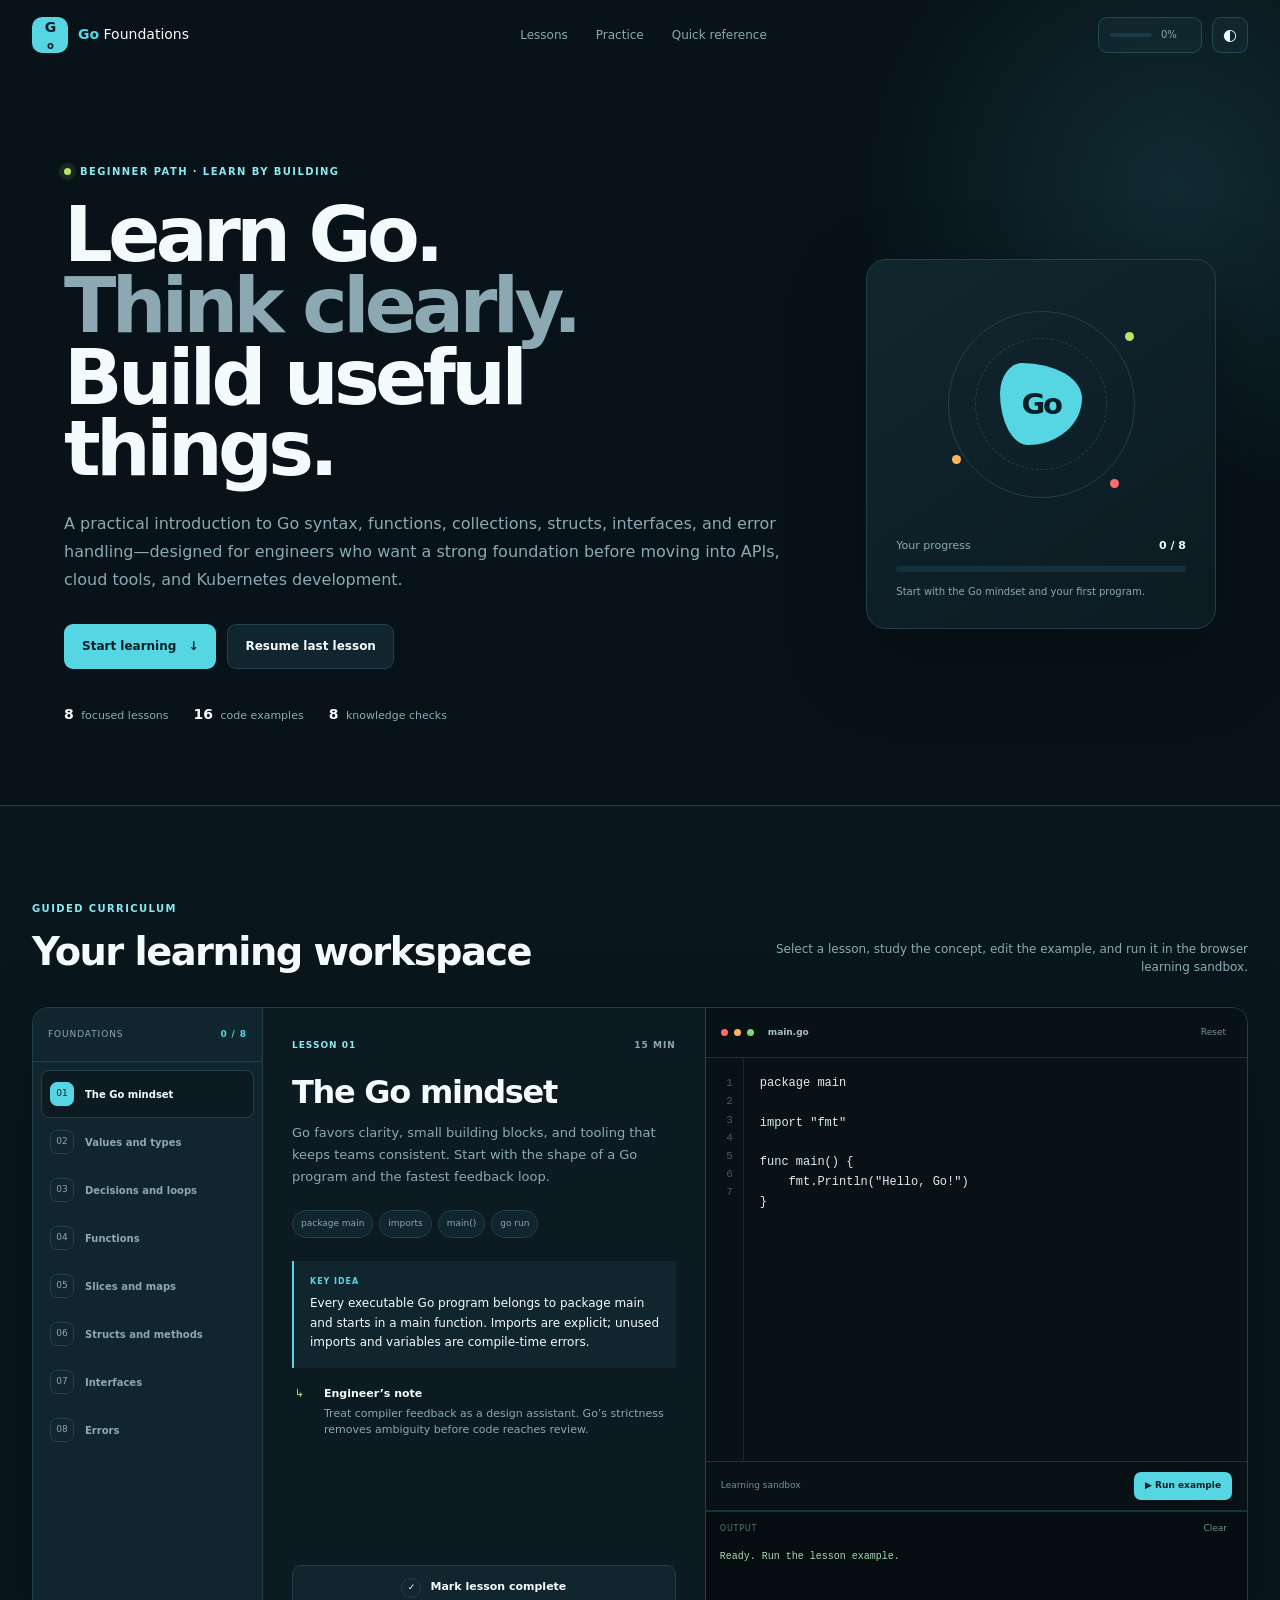
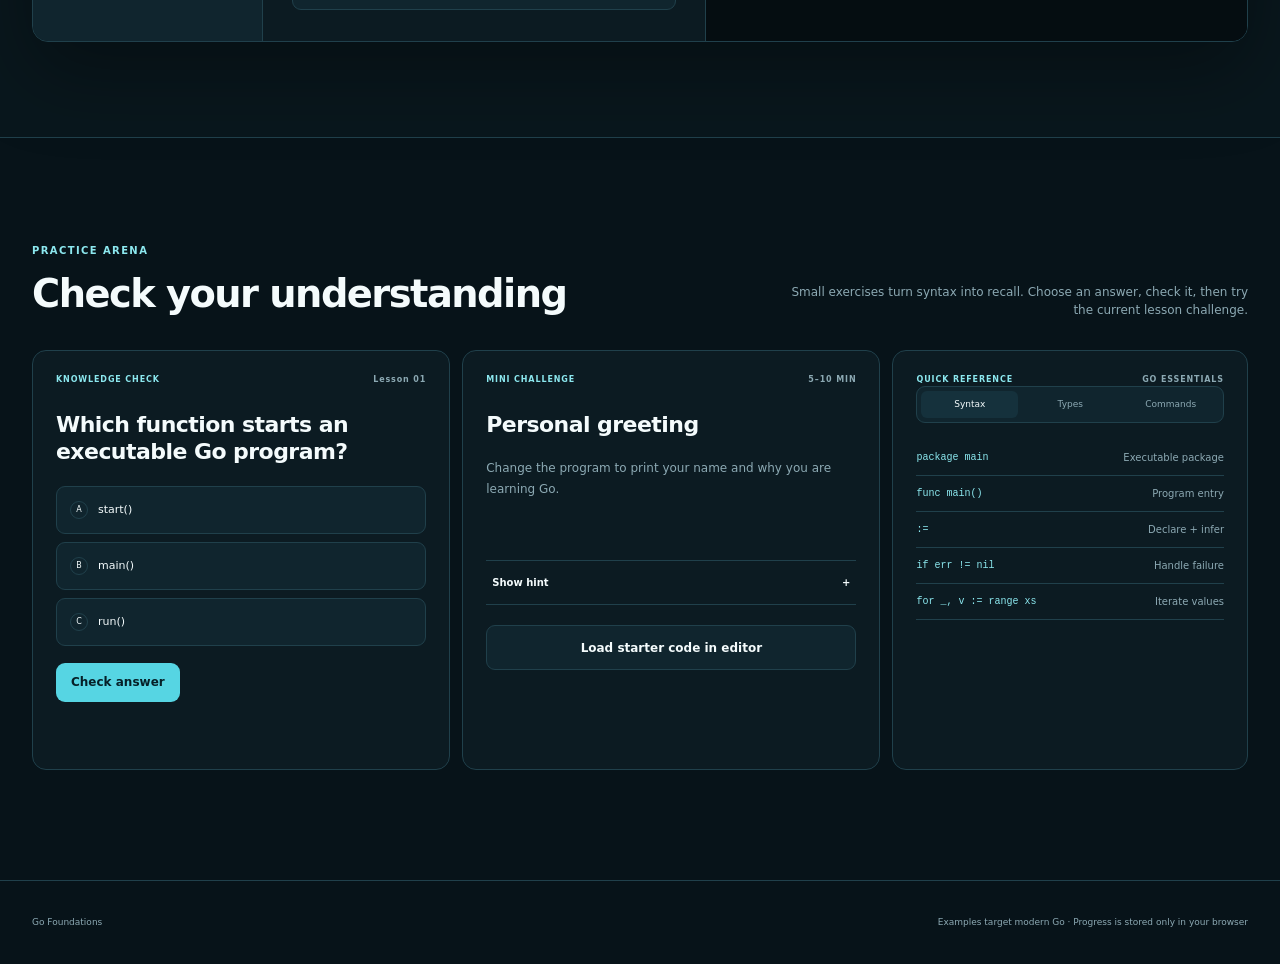
==== learning-site/index.html @ e75a3558 "Add interactive Go foundations learning website" ====
<!doctype html>
<html lang="en">
  <head>
    <meta charset="UTF-8" />
    <meta name="viewport" content="width=device-width, initial-scale=1.0" />
    <meta name="description" content="An interactive beginner-friendly Go learning path with lessons, examples, quizzes, and practical exercises." />
    <title>Go Foundations · Interactive Learning Path</title>
    <link rel="stylesheet" href="styles.css" />
  </head>
  <body>
    <a class="skip-link" href="#course">Skip to course</a>
    <header class="topbar">
      <a class="brand" href="#top" aria-label="Go Foundations home">
        <span class="brand-mark" aria-hidden="true">G<span>o</span></span>
        <span><strong>Go</strong> Foundations</span>
      </a>
      <nav aria-label="Page navigation">
        <a href="#course">Lessons</a>
        <a href="#practice">Practice</a>
        <a href="#reference">Quick reference</a>
      </nav>
      <div class="header-actions">
        <div class="mini-progress" aria-label="Course progress"><i id="headerProgress"></i><span id="headerProgressText">0%</span></div>
        <button class="icon-button" id="themeToggle" type="button" aria-label="Switch theme">◐</button>
      </div>
    </header>

    <main id="top">
      <section class="hero" aria-labelledby="hero-title">
        <div class="hero-copy">
          <div class="eyebrow"><span></span> Beginner path · Learn by building</div>
          <h1 id="hero-title">Learn Go.<br/><em>Think clearly.</em><br/>Build useful things.</h1>
          <p>A practical introduction to Go syntax, functions, collections, structs, interfaces, and error handling—designed for engineers who want a strong foundation before moving into APIs, cloud tools, and Kubernetes development.</p>
          <div class="hero-actions">
            <a class="primary-button" href="#course">Start learning <span aria-hidden="true">↓</span></a>
            <button class="secondary-button" id="resumeButton" type="button">Resume last lesson</button>
          </div>
          <div class="course-facts" aria-label="Course facts">
            <span><b>8</b> focused lessons</span>
            <span><b>16</b> code examples</span>
            <span><b>8</b> knowledge checks</span>
          </div>
        </div>
        <aside class="hero-card" aria-label="Current course progress">
          <div class="orbital" aria-hidden="true"><div class="go-orb">Go</div><i></i><i></i><i></i></div>
          <div class="progress-summary">
            <div><span>Your progress</span><strong id="progressCount">0 / 8</strong></div>
            <div class="progress-track"><i id="progressBar"></i></div>
            <p id="progressMessage">Start with the Go mindset and your first program.</p>
          </div>
        </aside>
      </section>

      <section class="course-section" id="course" aria-labelledby="course-title">
        <div class="section-heading">
          <div><div class="eyebrow">Guided curriculum</div><h2 id="course-title">Your learning workspace</h2></div>
          <p>Select a lesson, study the concept, edit the example, and run it in the browser learning sandbox.</p>
        </div>

        <div class="course-shell">
          <aside class="lesson-nav" aria-label="Course lessons">
            <div class="nav-head"><span>FOUNDATIONS</span><b id="moduleProgress">0 / 8</b></div>
            <div id="lessonList" class="lesson-list"></div>
          </aside>

          <article class="lesson-panel" aria-live="polite">
            <div class="lesson-meta"><span id="lessonNumber">LESSON 01</span><span id="lessonDuration">15 MIN</span></div>
            <h3 id="lessonTitle">The Go mindset</h3>
            <p class="lesson-lead" id="lessonLead"></p>
            <div class="lesson-goals" id="lessonGoals"></div>
            <div class="concept-card">
              <span class="concept-label">KEY IDEA</span>
              <p id="lessonConcept"></p>
            </div>
            <div class="mentor-note"><span aria-hidden="true">↳</span><p><b>Engineer’s note</b><span id="mentorNote"></span></p></div>
            <button class="complete-button" id="completeLesson" type="button"><span class="check-icon">✓</span><span>Mark lesson complete</span></button>
          </article>

          <aside class="code-panel" aria-label="Go example editor">
            <div class="code-head">
              <div><span class="window-dot red"></span><span class="window-dot amber"></span><span class="window-dot green"></span><b>main.go</b></div>
              <button id="resetCode" type="button">Reset</button>
            </div>
            <div class="editor-wrap">
              <div class="line-numbers" id="lineNumbers" aria-hidden="true"></div>
              <textarea id="codeEditor" aria-label="Editable Go code" spellcheck="false"></textarea>
            </div>
            <div class="code-actions">
              <span>Learning sandbox</span>
              <button class="run-button" id="runCode" type="button"><span aria-hidden="true">▶</span> Run example</button>
            </div>
            <div class="terminal" aria-live="polite">
              <div><span>OUTPUT</span><button id="clearOutput" type="button">Clear</button></div>
              <pre id="codeOutput">Ready. Run the lesson example.</pre>
            </div>
          </aside>
        </div>
      </section>

      <section class="practice-section" id="practice" aria-labelledby="practice-title">
        <div class="section-heading">
          <div><div class="eyebrow">Practice arena</div><h2 id="practice-title">Check your understanding</h2></div>
          <p>Small exercises turn syntax into recall. Choose an answer, check it, then try the current lesson challenge.</p>
        </div>

        <div class="practice-grid">
          <article class="quiz-card">
            <div class="card-topline"><span>KNOWLEDGE CHECK</span><b id="quizLesson">Lesson 01</b></div>
            <h3 id="quizQuestion"></h3>
            <div class="answer-list" id="answerList"></div>
            <div class="quiz-actions"><button class="primary-button compact" id="checkAnswer" type="button">Check answer</button><span id="quizResult" aria-live="polite"></span></div>
          </article>

          <article class="challenge-card">
            <div class="card-topline"><span>MINI CHALLENGE</span><b>5–10 MIN</b></div>
            <h3 id="challengeTitle"></h3>
            <p id="challengeText"></p>
            <div class="challenge-hints"><button id="showHint" type="button">Show hint <span>+</span></button><p id="hintText" hidden></p></div>
            <button class="secondary-button wide" id="loadChallenge" type="button">Load starter code in editor</button>
          </article>

          <article class="reference-card" id="reference">
            <div class="card-topline"><span>QUICK REFERENCE</span><b>GO ESSENTIALS</b></div>
            <div class="reference-tabs" role="tablist" aria-label="Go quick reference topics">
              <button class="ref-tab active" role="tab" aria-selected="true" data-ref="syntax">Syntax</button>
              <button class="ref-tab" role="tab" aria-selected="false" data-ref="types">Types</button>
              <button class="ref-tab" role="tab" aria-selected="false" data-ref="commands">Commands</button>
            </div>
            <div id="referenceContent" class="reference-content"></div>
          </article>
        </div>
      </section>
    </main>

    <footer><span>Go Foundations</span><span>Examples target modern Go · Progress is stored only in your browser</span></footer>
    <script src="app.js"></script>
  </body>
</html>
---- learning-site/styles.css ----
:root {
  color-scheme: dark;
  --bg:#071319; --surface:#0c1b22; --surface-2:#10252e; --surface-3:#15313c;
  --line:#20404b; --text:#f4fbfc; --muted:#8ca9b3; --cyan:#56d5e3; --cyan-2:#8ce8ef;
  --lime:#b6e36a; --orange:#ffb45b; --red:#ff6b71; --shadow:0 30px 80px rgba(0,0,0,.34);
  --max:1440px;
}
:root.light {
  color-scheme:light; --bg:#eef7f8; --surface:#ffffff; --surface-2:#f3f9fa; --surface-3:#e6f3f5;
  --line:#c9e0e4; --text:#10262e; --muted:#58737d; --shadow:0 24px 70px rgba(27,74,85,.13);
}
*{box-sizing:border-box} html{scroll-behavior:smooth} body{margin:0;background:var(--bg);color:var(--text);font-family:Inter,ui-sans-serif,system-ui,-apple-system,BlinkMacSystemFont,"Segoe UI",sans-serif;line-height:1.5}
button,a,textarea{font:inherit} a{color:inherit;text-decoration:none} button{color:inherit} button:focus-visible,a:focus-visible,textarea:focus-visible{outline:3px solid var(--cyan);outline-offset:3px}
.skip-link{position:fixed;top:-60px;left:20px;z-index:100;background:var(--cyan);color:#082127;padding:10px 14px;border-radius:8px}.skip-link:focus{top:16px}
.topbar{height:70px;max-width:var(--max);margin:0 auto;padding:0 32px;display:flex;align-items:center;justify-content:space-between;gap:28px;border-bottom:1px solid transparent}
.brand{display:flex;align-items:center;gap:10px;font-size:14px}.brand strong{color:var(--cyan)}.brand-mark{width:36px;height:36px;display:grid;place-items:center;background:var(--cyan);color:#062029;border-radius:10px;font-weight:850;letter-spacing:-.08em}.brand-mark span{font-size:.72em}
nav{display:flex;gap:28px;color:var(--muted);font-size:12px}nav a:hover{color:var(--text)}.header-actions{display:flex;align-items:center;gap:10px}.icon-button{width:36px;height:36px;border:1px solid var(--line);border-radius:9px;background:var(--surface);cursor:pointer}
.mini-progress{height:36px;min-width:104px;border:1px solid var(--line);background:var(--surface);border-radius:9px;display:flex;align-items:center;gap:9px;padding:0 11px;color:var(--muted);font-size:10px}.mini-progress::before{content:"";width:42px;height:4px;background:var(--surface-3);border-radius:4px}.mini-progress i{position:absolute;width:0;height:4px;background:var(--cyan);border-radius:4px;transition:width .3s;max-width:42px}
.hero{max-width:var(--max);margin:0 auto;min-height:590px;padding:94px 64px 80px;display:grid;grid-template-columns:minmax(0,1.35fr) minmax(320px,.65fr);gap:76px;align-items:center;position:relative}.hero::before{content:"";position:absolute;width:650px;height:650px;right:-220px;top:-210px;background:radial-gradient(circle,rgba(86,213,227,.12),transparent 68%);pointer-events:none}
.eyebrow{color:var(--cyan-2);font-size:10px;font-weight:800;letter-spacing:.14em;text-transform:uppercase;display:flex;align-items:center;gap:9px}.eyebrow>span{width:7px;height:7px;background:var(--lime);border-radius:50%;box-shadow:0 0 0 5px rgba(182,227,106,.1)}
h1{font-size:clamp(52px,6vw,86px);line-height:.93;letter-spacing:-.06em;margin:20px 0 25px;font-weight:780}h1 em{font-style:normal;color:var(--muted)}.hero-copy>p{color:var(--muted);max-width:760px;font-size:16px;line-height:1.75}.hero-actions{display:flex;gap:11px;flex-wrap:wrap;margin-top:30px}
.primary-button,.secondary-button{min-height:45px;padding:0 17px;border-radius:9px;border:1px solid transparent;display:inline-flex;align-items:center;justify-content:center;gap:12px;font-weight:750;font-size:12px;cursor:pointer}.primary-button{background:var(--cyan);color:#062028}.primary-button:hover{background:#75e2ec;transform:translateY(-1px)}.secondary-button{background:var(--surface-2);border-color:var(--line)}.secondary-button:hover{background:var(--surface-3)}.secondary-button.wide{width:100%}.primary-button.compact{min-height:39px;padding:0 14px}
.course-facts{display:flex;gap:25px;margin-top:35px;color:var(--muted);font-size:11px}.course-facts b{color:var(--text);font-size:14px;margin-right:4px}
.hero-card{min-height:370px;border:1px solid var(--line);border-radius:20px;background:linear-gradient(145deg,color-mix(in srgb,var(--surface) 94%,var(--cyan)),var(--surface));box-shadow:var(--shadow);padding:29px;display:flex;flex-direction:column;justify-content:space-between;position:relative;overflow:hidden}.orbital{height:230px;position:relative;display:grid;place-items:center}.orbital::before,.orbital::after{content:"";position:absolute;border:1px solid var(--line);border-radius:50%}.orbital::before{width:185px;height:185px}.orbital::after{width:130px;height:130px;border-style:dashed}.go-orb{width:82px;height:82px;background:var(--cyan);color:#062029;border-radius:27% 73% 66% 34% / 37% 43% 57% 63%;display:grid;place-items:center;font-weight:900;font-size:29px;letter-spacing:-.08em;animation:float 5s ease-in-out infinite}.orbital i{position:absolute;width:9px;height:9px;background:var(--lime);border-radius:50%}.orbital i:nth-of-type(1){transform:translate(88px,-68px)}.orbital i:nth-of-type(2){transform:translate(-85px,55px);background:var(--orange)}.orbital i:nth-of-type(3){transform:translate(73px,79px);background:var(--red)}@keyframes float{50%{transform:translateY(-8px) rotate(3deg)}}
.progress-summary>div:first-child{display:flex;justify-content:space-between;align-items:center;font-size:11px;color:var(--muted)}.progress-summary strong{color:var(--text)}.progress-track{height:6px;background:var(--surface-3);border-radius:6px;margin:12px 0}.progress-track i{display:block;height:100%;width:0;background:linear-gradient(90deg,var(--cyan),var(--lime));border-radius:6px;transition:width .35s}.progress-summary p{margin:0;color:var(--muted);font-size:10px}
.course-section,.practice-section{max-width:var(--max);margin:0 auto;padding:95px 32px}.course-section{max-width:none;background:color-mix(in srgb,var(--surface) 48%,var(--bg));border-top:1px solid var(--line);border-bottom:1px solid var(--line)}.course-section>*{max-width:var(--max);margin-left:auto;margin-right:auto}.section-heading{display:flex;justify-content:space-between;align-items:flex-end;gap:34px;margin-bottom:27px}.section-heading h2{font-size:clamp(29px,3vw,42px);letter-spacing:-.04em;margin:7px 0 0}.section-heading>p{max-width:480px;color:var(--muted);font-size:12px;text-align:right;margin:0 0 4px}
.course-shell{display:grid;grid-template-columns:230px minmax(340px,.9fr) minmax(390px,1.1fr);border:1px solid var(--line);border-radius:16px;overflow:hidden;background:var(--surface);box-shadow:var(--shadow);min-height:635px}.lesson-nav{border-right:1px solid var(--line);background:var(--surface-2)}.nav-head{height:54px;border-bottom:1px solid var(--line);display:flex;align-items:center;justify-content:space-between;padding:0 15px;font-size:9px;color:var(--muted);letter-spacing:.1em}.nav-head b{color:var(--cyan)}.lesson-list{padding:8px}.lesson-button{width:100%;border:0;background:transparent;border-radius:8px;padding:12px 9px;display:grid;grid-template-columns:27px 1fr 16px;text-align:left;gap:8px;align-items:center;cursor:pointer;color:var(--muted)}.lesson-button:hover{background:var(--surface-3)}.lesson-button.active{background:var(--surface);color:var(--text);box-shadow:inset 0 0 0 1px var(--line)}.lesson-index{width:24px;height:24px;border:1px solid var(--line);border-radius:7px;display:grid;place-items:center;font-size:9px}.lesson-button.active .lesson-index{background:var(--cyan);color:#062029;border-color:var(--cyan)}.lesson-name{font-size:10px;font-weight:700;line-height:1.3}.lesson-state{font-size:9px;color:var(--lime)}
.lesson-panel{padding:31px 29px;border-right:1px solid var(--line);display:flex;flex-direction:column}.lesson-meta{display:flex;justify-content:space-between;color:var(--cyan-2);font-size:9px;font-weight:800;letter-spacing:.11em}.lesson-meta span:last-child{color:var(--muted)}.lesson-panel h3{font-size:32px;line-height:1.1;letter-spacing:-.04em;margin:22px 0 12px}.lesson-lead{color:var(--muted);font-size:13px;line-height:1.7;margin:0 0 22px}.lesson-goals{display:flex;flex-wrap:wrap;gap:6px}.lesson-goals span{font-size:9px;padding:6px 8px;border:1px solid var(--line);border-radius:20px;color:var(--muted);background:var(--surface-2)}.concept-card{margin-top:23px;border-left:2px solid var(--cyan);background:var(--surface-2);padding:15px 16px}.concept-label{display:block;color:var(--cyan);font-size:8px;font-weight:800;letter-spacing:.12em;margin-bottom:6px}.concept-card p{font-size:12px;margin:0;line-height:1.65}.mentor-note{display:grid;grid-template-columns:20px 1fr;gap:9px;padding:18px 3px;color:var(--muted);font-size:11px}.mentor-note>span{color:var(--lime)}.mentor-note p{margin:0}.mentor-note b{display:block;color:var(--text);margin-bottom:3px}.mentor-note p span{display:block}.complete-button{margin-top:auto;min-height:45px;border:1px solid var(--line);border-radius:9px;background:var(--surface-2);cursor:pointer;font-size:11px;font-weight:700;display:flex;align-items:center;justify-content:center;gap:9px}.complete-button:hover{background:var(--surface-3)}.complete-button.done{border-color:rgba(182,227,106,.4);color:var(--lime)}.check-icon{width:20px;height:20px;border:1px solid var(--line);border-radius:50%;display:grid;place-items:center;font-size:9px}.done .check-icon{background:var(--lime);color:#162407;border-color:var(--lime)}
.code-panel{background:#071116;display:flex;flex-direction:column;min-width:0}.code-head,.code-actions{height:50px;border-bottom:1px solid #18323c;display:flex;align-items:center;justify-content:space-between;padding:0 15px;color:#72909b;font-size:9px}.code-head>div{display:flex;align-items:center;gap:6px}.code-head b{margin-left:8px;color:#a9bec6;font-weight:600}.code-head button,.terminal button{border:0;background:transparent;color:#72909b;cursor:pointer;font-size:9px}.window-dot{width:7px;height:7px;border-radius:50%;background:#ff6b71}.window-dot.amber{background:#ffb45b}.window-dot.green{background:#82d870}.editor-wrap{display:grid;grid-template-columns:38px 1fr;min-height:330px;flex:1}.line-numbers{padding:16px 10px;text-align:right;color:#3f5c66;font:11px/1.65 ui-monospace,SFMono-Regular,Menlo,monospace;user-select:none;border-right:1px solid #142a33}.code-panel textarea{resize:none;width:100%;min-height:330px;border:0;outline:0;padding:16px;background:transparent;color:#d8eef2;font:12px/1.65 ui-monospace,SFMono-Regular,Menlo,monospace;tab-size:2}.code-actions{border-top:1px solid #18323c}.run-button{border:0;border-radius:7px;background:var(--cyan);color:#052027;padding:7px 11px;cursor:pointer;font-size:9px;font-weight:800}.terminal{min-height:130px;border-top:1px solid #18323c;background:#050d11}.terminal>div{display:flex;align-items:center;justify-content:space-between;padding:9px 14px 0;color:#54727d;font-size:8px;letter-spacing:.1em}.terminal pre{margin:0;padding:12px 14px;color:#a9d9af;font:10px/1.55 ui-monospace,SFMono-Regular,Menlo,monospace;white-space:pre-wrap}.terminal pre.error{color:#ff8f93}
.practice-section{padding-top:105px;padding-bottom:110px}.practice-grid{display:grid;grid-template-columns:1fr 1fr .85fr;gap:12px}.quiz-card,.challenge-card,.reference-card{border:1px solid var(--line);border-radius:14px;background:var(--surface);padding:23px;min-height:420px}.card-topline{display:flex;justify-content:space-between;color:var(--cyan-2);font-size:8px;font-weight:800;letter-spacing:.11em}.card-topline b{color:var(--muted)}.practice-grid h3{font-size:22px;line-height:1.25;letter-spacing:-.025em;margin:25px 0 20px}.answer-list{display:grid;gap:8px}.answer-button{min-height:48px;text-align:left;border:1px solid var(--line);border-radius:9px;background:var(--surface-2);padding:0 13px;display:flex;gap:10px;align-items:center;cursor:pointer;font-size:11px}.answer-button i{width:18px;height:18px;border:1px solid var(--line);border-radius:50%;display:grid;place-items:center;font-size:8px;font-style:normal}.answer-button.selected{border-color:var(--cyan)}.answer-button.selected i{background:var(--cyan);color:#062029}.answer-button.correct{border-color:var(--lime)}.answer-button.wrong{border-color:var(--red)}.quiz-actions{display:flex;align-items:center;gap:12px;margin-top:17px}.quiz-actions>span{font-size:10px;color:var(--muted)}.quiz-actions>span.success{color:var(--lime)}.quiz-actions>span.fail{color:var(--red)}.challenge-card>p{color:var(--muted);font-size:12px;line-height:1.7;min-height:82px}.challenge-hints{border-top:1px solid var(--line);border-bottom:1px solid var(--line);margin:20px 0;padding:13px 0}.challenge-hints button{width:100%;display:flex;justify-content:space-between;border:0;background:transparent;cursor:pointer;font-size:10px;font-weight:700}.challenge-hints p{color:var(--muted);font-size:10px;line-height:1.6;margin:12px 0 0}.reference-tabs{display:flex;gap:4px;padding:4px;background:var(--surface-2);border:1px solid var(--line);border-radius:9px}.ref-tab{flex:1;border:0;background:transparent;color:var(--muted);border-radius:6px;padding:7px 5px;font-size:9px;cursor:pointer}.ref-tab.active{background:var(--surface-3);color:var(--text)}.reference-content{margin-top:17px}.ref-row{display:flex;justify-content:space-between;gap:12px;padding:10px 0;border-bottom:1px solid var(--line);font-size:10px}.ref-row code{color:var(--cyan-2);font-family:ui-monospace,SFMono-Regular,Menlo,monospace}.ref-row span{color:var(--muted);text-align:right}
footer{max-width:var(--max);min-height:84px;margin:0 auto;padding:0 32px;border-top:1px solid var(--line);display:flex;align-items:center;justify-content:space-between;color:var(--muted);font-size:9px}
@media(max-width:1160px){.course-shell{grid-template-columns:210px 1fr}.code-panel{grid-column:1/-1;min-height:520px}.lesson-panel{border-right:0}.practice-grid{grid-template-columns:1fr 1fr}.reference-card{grid-column:1/-1;min-height:auto}}
@media(max-width:780px){.topbar{padding:0 17px}nav,.mini-progress{display:none}.hero{grid-template-columns:1fr;padding:70px 22px 65px;gap:36px}.course-facts{gap:13px;flex-wrap:wrap}.hero-card{min-height:330px}.course-section,.practice-section{padding-left:15px;padding-right:15px}.section-heading{align-items:flex-start;flex-direction:column}.section-heading>p{text-align:left}.course-shell{grid-template-columns:1fr}.lesson-nav{border-right:0;border-bottom:1px solid var(--line)}.lesson-list{display:flex;overflow-x:auto}.lesson-button{min-width:155px}.lesson-panel{min-height:550px}.code-panel{grid-column:auto}.practice-grid{grid-template-columns:1fr}.reference-card{grid-column:auto}.quiz-card,.challenge-card,.reference-card{min-height:auto}.course-facts span{font-size:10px}footer{align-items:flex-start;justify-content:center;flex-direction:column;gap:5px}}
@media(prefers-reduced-motion:reduce){html{scroll-behavior:auto}*,*::before,*::after{animation-duration:.01ms!important;animation-iteration-count:1!important;transition-duration:.01ms!important}}
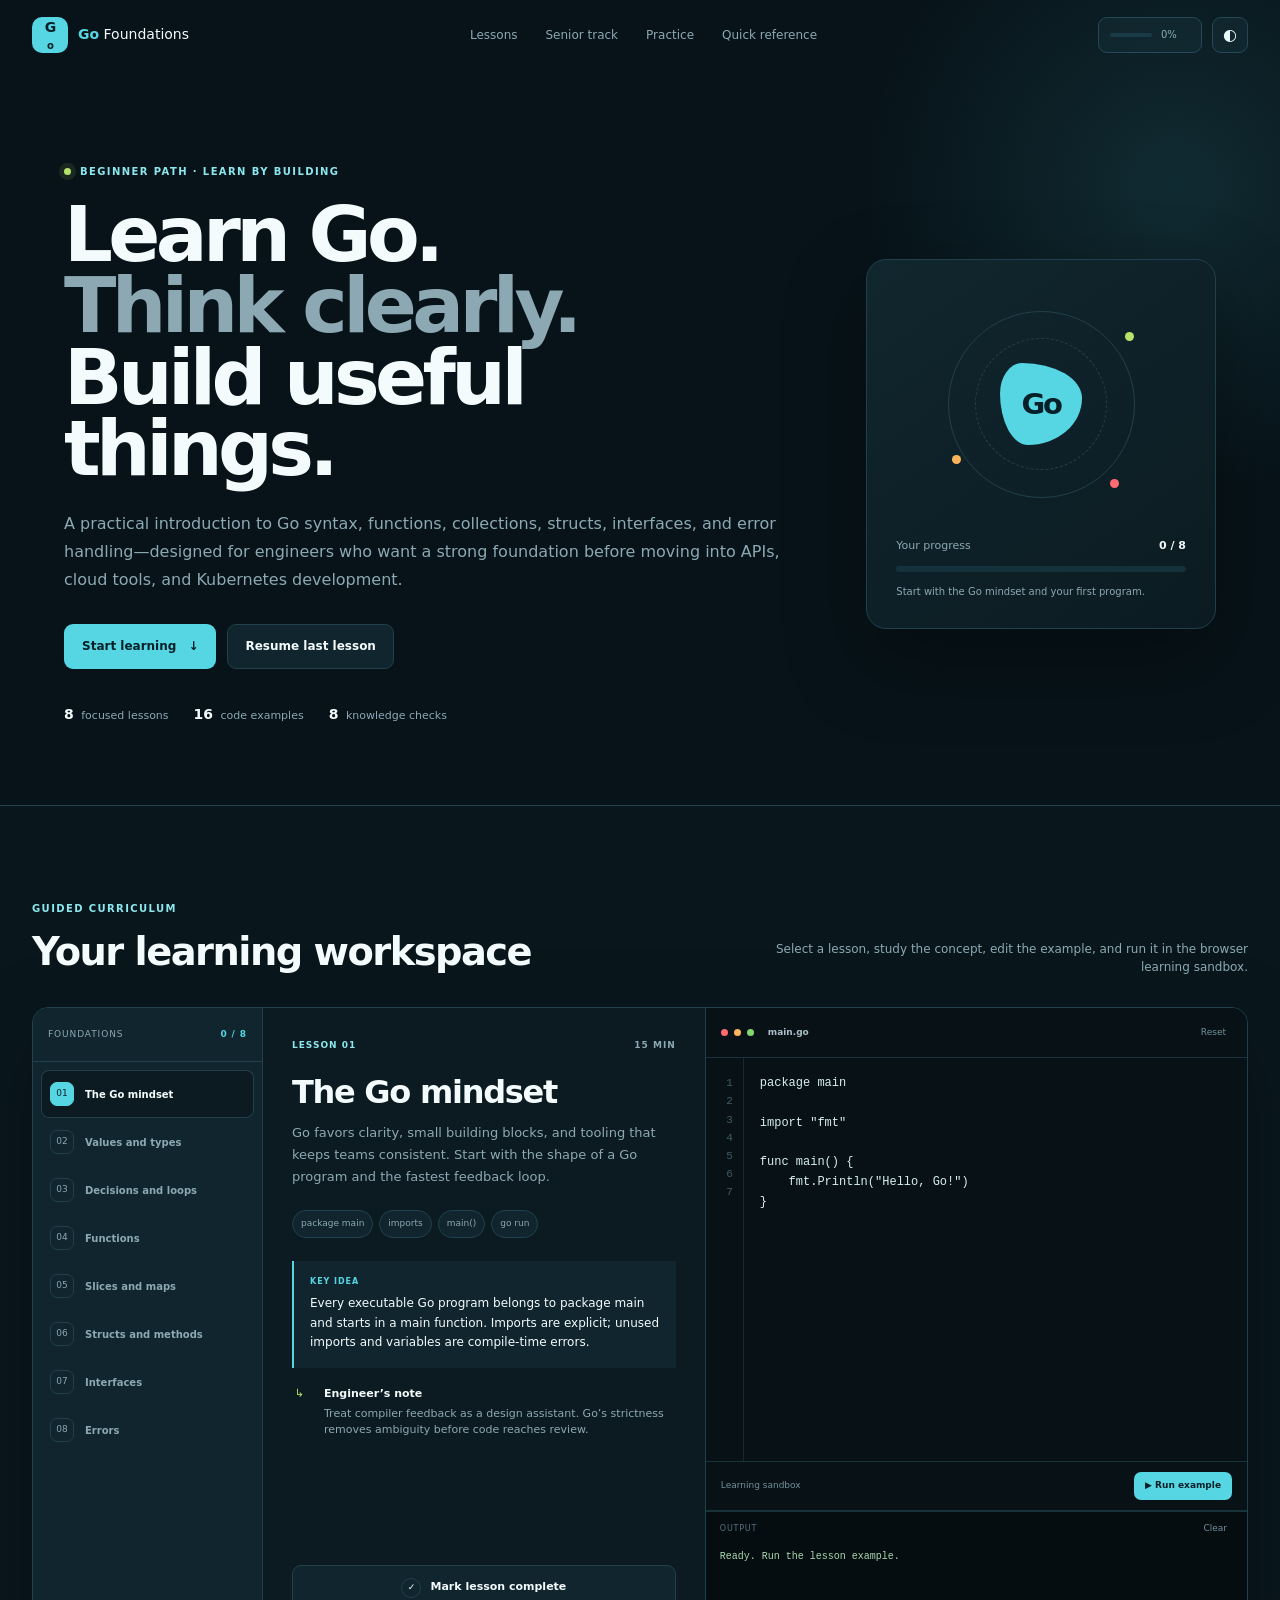
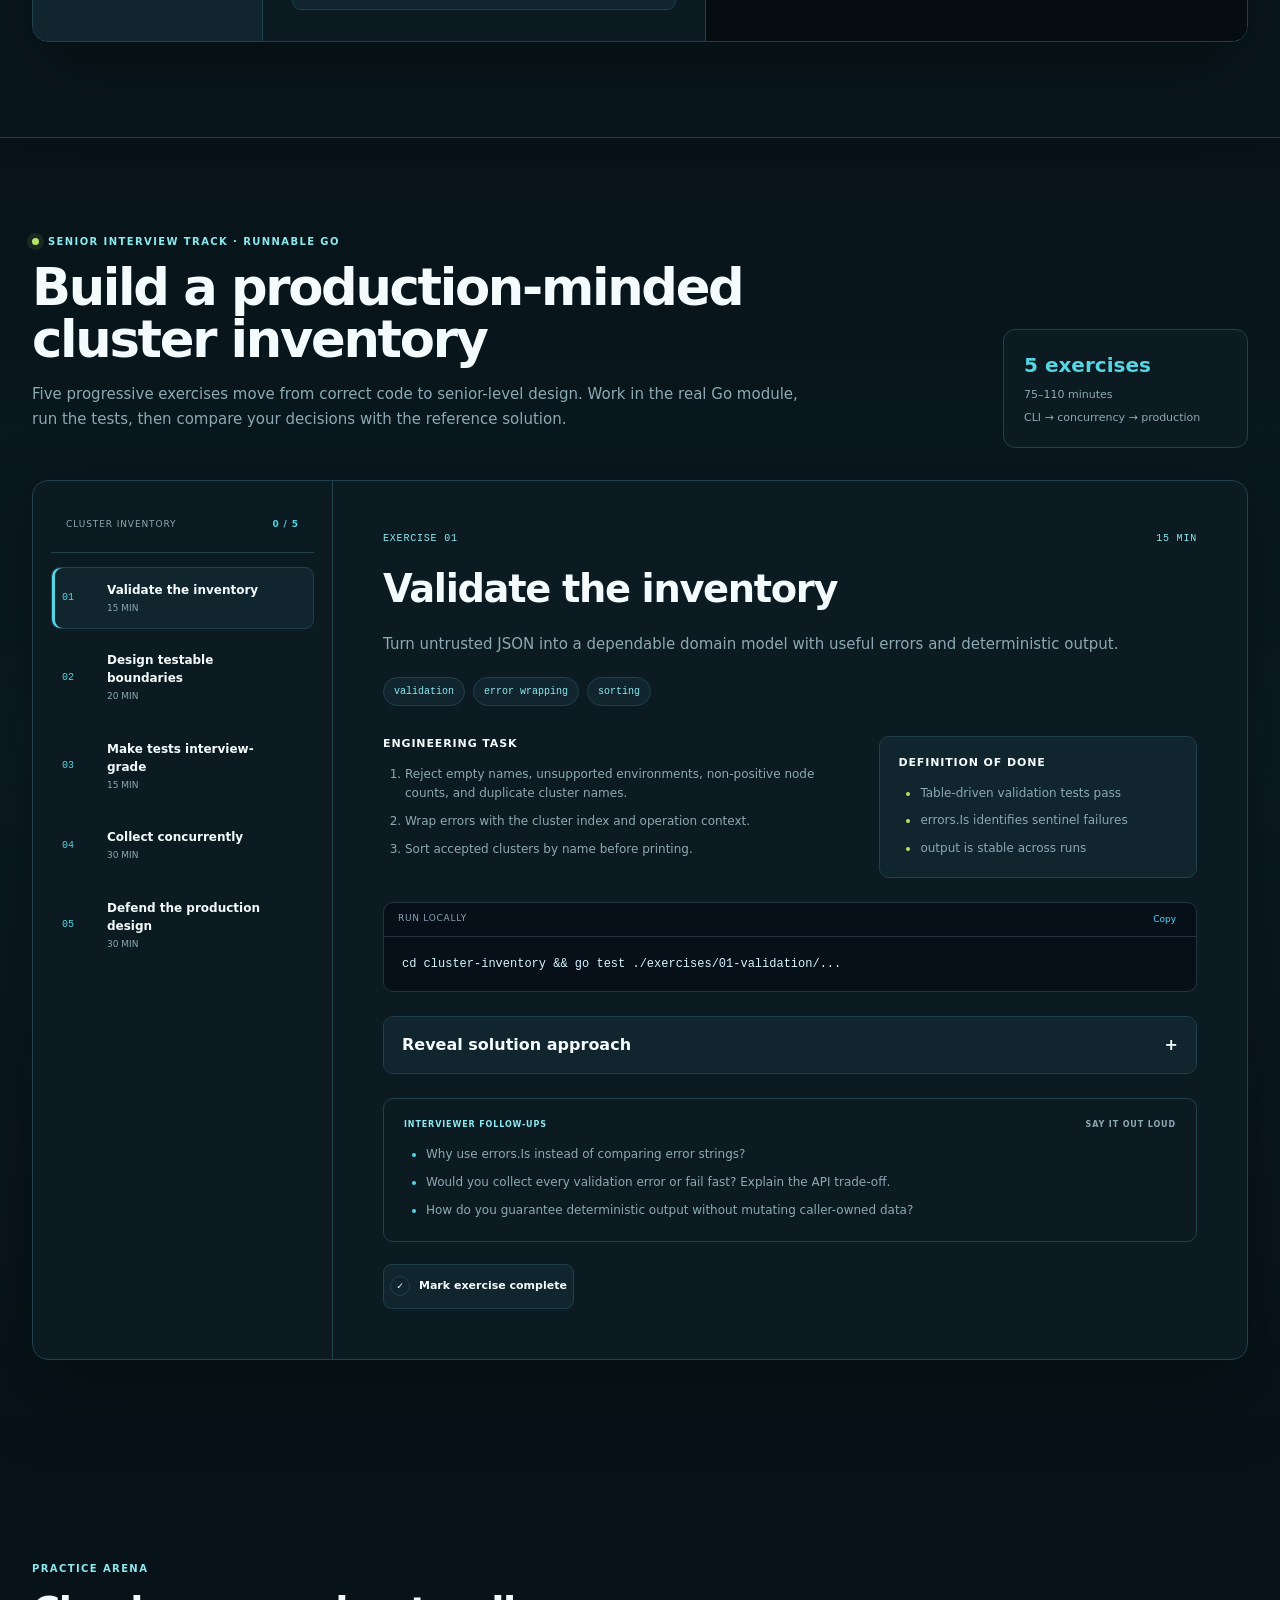
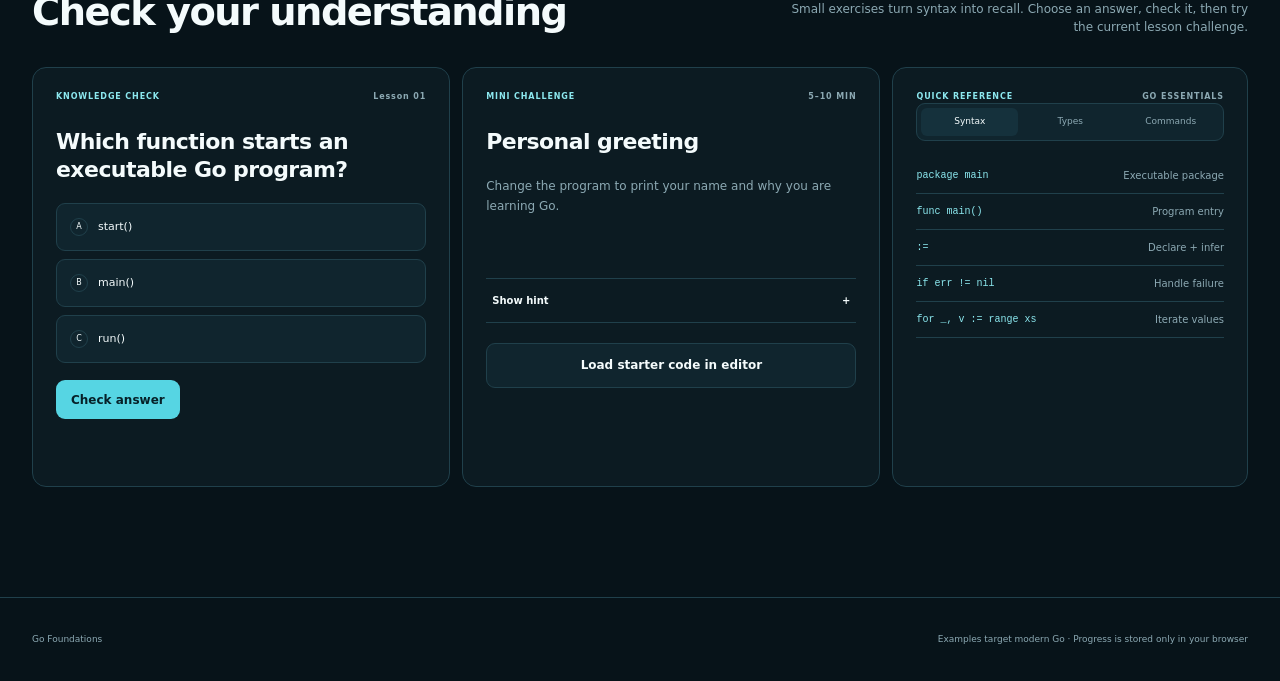
==== commit 3597625d: "Add senior Go cluster inventory interview track" ====
--- a/learning-site/index.html
+++ b/learning-site/index.html
@@ -16,6 +16,7 @@
       </a>
       <nav aria-label="Page navigation">
         <a href="#course">Lessons</a>
+        <a href="#interview-track">Senior track</a>
         <a href="#practice">Practice</a>
         <a href="#reference">Quick reference</a>
       </nav>
@@ -97,6 +98,41 @@
         </div>
       </section>
 
+      <section class="interview-section" id="interview-track" aria-labelledby="interview-title">
+        <div class="track-heading">
+          <div>
+            <div class="eyebrow"><span></span> Senior interview track · Runnable Go</div>
+            <h2 id="interview-title">Build a production-minded cluster inventory</h2>
+            <p>Five progressive exercises move from correct code to senior-level design. Work in the real Go module, run the tests, then compare your decisions with the reference solution.</p>
+          </div>
+          <div class="track-summary" aria-label="Track summary">
+            <strong>5 exercises</strong><span>75–110 minutes</span><span>CLI → concurrency → production</span>
+          </div>
+        </div>
+        <div class="track-workspace">
+          <aside class="exercise-nav" aria-label="Cluster inventory exercises">
+            <div class="nav-head"><span>CLUSTER INVENTORY</span><b id="exerciseProgress">0 / 5</b></div>
+            <div id="exerciseList" class="exercise-list"></div>
+          </aside>
+          <article class="exercise-detail" aria-live="polite">
+            <div class="exercise-meta"><span id="exerciseLevel">EXERCISE 01</span><span id="exerciseDuration">15 MIN</span></div>
+            <h3 id="exerciseTitle"></h3><p class="exercise-lead" id="exerciseLead"></p>
+            <div class="skill-chips" id="exerciseSkills"></div>
+            <div class="exercise-columns">
+              <div><h4>Engineering task</h4><ol id="exerciseRequirements"></ol></div>
+              <div class="definition-card"><h4>Definition of done</h4><ul id="exerciseDone"></ul></div>
+            </div>
+            <div class="command-card"><div><span>RUN LOCALLY</span><button id="copyExerciseCommand" type="button">Copy</button></div><code id="exerciseCommand"></code></div>
+            <div class="solution-panel">
+              <button id="toggleSolution" class="solution-toggle" type="button" aria-expanded="false">Reveal solution approach <span>+</span></button>
+              <div id="solutionContent" hidden><p id="solutionSummary"></p><pre><code id="solutionCode"></code></pre></div>
+            </div>
+            <div class="followups"><div class="card-topline"><span>INTERVIEWER FOLLOW-UPS</span><b>SAY IT OUT LOUD</b></div><ul id="exerciseFollowups"></ul></div>
+            <button class="complete-button" id="completeExercise" type="button"><span class="check-icon">✓</span><span>Mark exercise complete</span></button>
+          </article>
+        </div>
+      </section>
+
       <section class="practice-section" id="practice" aria-labelledby="practice-title">
         <div class="section-heading">
           <div><div class="eyebrow">Practice arena</div><h2 id="practice-title">Check your understanding</h2></div>
@@ -134,5 +170,6 @@
 
     <footer><span>Go Foundations</span><span>Examples target modern Go · Progress is stored only in your browser</span></footer>
     <script src="app.js"></script>
+    <script src="interview-track.js"></script>
   </body>
 </html>
--- a/learning-site/styles.css
+++ b/learning-site/styles.css
@@ -31,4 +31,12 @@
 footer{max-width:var(--max);min-height:84px;margin:0 auto;padding:0 32px;border-top:1px solid var(--line);display:flex;align-items:center;justify-content:space-between;color:var(--muted);font-size:9px}
 @media(max-width:1160px){.course-shell{grid-template-columns:210px 1fr}.code-panel{grid-column:1/-1;min-height:520px}.lesson-panel{border-right:0}.practice-grid{grid-template-columns:1fr 1fr}.reference-card{grid-column:1/-1;min-height:auto}}
 @media(max-width:780px){.topbar{padding:0 17px}nav,.mini-progress{display:none}.hero{grid-template-columns:1fr;padding:70px 22px 65px;gap:36px}.course-facts{gap:13px;flex-wrap:wrap}.hero-card{min-height:330px}.course-section,.practice-section{padding-left:15px;padding-right:15px}.section-heading{align-items:flex-start;flex-direction:column}.section-heading>p{text-align:left}.course-shell{grid-template-columns:1fr}.lesson-nav{border-right:0;border-bottom:1px solid var(--line)}.lesson-list{display:flex;overflow-x:auto}.lesson-button{min-width:155px}.lesson-panel{min-height:550px}.code-panel{grid-column:auto}.practice-grid{grid-template-columns:1fr}.reference-card{grid-column:auto}.quiz-card,.challenge-card,.reference-card{min-height:auto}.course-facts span{font-size:10px}footer{align-items:flex-start;justify-content:center;flex-direction:column;gap:5px}}
+.interview-section{padding:96px 32px;background:linear-gradient(180deg,transparent,rgba(86,213,227,.045) 45%,transparent)}
+.track-heading{max-width:var(--max);margin:0 auto 32px;display:flex;justify-content:space-between;align-items:end;gap:40px}.track-heading h2{font-size:clamp(34px,4vw,58px);line-height:1.02;letter-spacing:-.045em;margin:12px 0 16px;max-width:820px}.track-heading p{color:var(--muted);font-size:15px;line-height:1.7;max-width:780px}.track-summary{min-width:245px;padding:20px;border:1px solid var(--line);border-radius:12px;background:var(--surface);display:grid;gap:7px}.track-summary strong{font-size:20px;color:var(--cyan)}.track-summary span{color:var(--muted);font-size:11px}
+.track-workspace{max-width:var(--max);margin:auto;display:grid;grid-template-columns:300px 1fr;border:1px solid var(--line);border-radius:16px;overflow:hidden;background:var(--surface);box-shadow:var(--shadow)}.exercise-nav{border-right:1px solid var(--line);padding:18px}.exercise-list{display:grid;gap:8px;margin-top:14px}.exercise-button{width:100%;display:grid;grid-template-columns:35px 1fr 20px;gap:10px;align-items:center;text-align:left;padding:13px 10px;border:1px solid transparent;border-radius:9px;background:transparent;cursor:pointer}.exercise-button:hover,.exercise-button.active{border-color:var(--line);background:var(--surface-2)}.exercise-button.active{box-shadow:inset 3px 0 var(--cyan)}.exercise-index{font-family:ui-monospace,SFMono-Regular,Menlo,monospace;font-size:10px;color:var(--cyan)}.exercise-button b{display:block;font-size:12px}.exercise-button small{display:block;color:var(--muted);font-size:9px;margin-top:3px}.exercise-button i{font-style:normal;color:var(--lime)}
+.exercise-detail{padding:clamp(24px,4vw,50px)}.exercise-meta{display:flex;justify-content:space-between;color:var(--cyan-2);font-family:ui-monospace,SFMono-Regular,Menlo,monospace;font-size:10px;letter-spacing:.08em}.exercise-detail h3{font-size:clamp(28px,3vw,44px);letter-spacing:-.035em;margin:14px 0 10px}.exercise-lead{color:var(--muted);font-size:15px;line-height:1.65;max-width:800px}.skill-chips{display:flex;flex-wrap:wrap;gap:8px;margin:20px 0 30px}.skill-chips span{padding:6px 10px;border:1px solid var(--line);border-radius:99px;background:var(--surface-2);font-family:ui-monospace,SFMono-Regular,Menlo,monospace;font-size:10px;color:var(--cyan-2)}
+.exercise-columns{display:grid;grid-template-columns:1.2fr .8fr;gap:20px}.exercise-columns h4{margin:0 0 12px;font-size:11px;text-transform:uppercase;letter-spacing:.08em}.exercise-columns ol,.exercise-columns ul,.followups ul{margin:0;padding-left:22px;color:var(--muted);font-size:12px;line-height:1.65}.exercise-columns li+li,.followups li+li{margin-top:8px}.definition-card{padding:18px;border:1px solid var(--line);border-radius:10px;background:var(--surface-2)}.definition-card li::marker{color:var(--lime)}
+.command-card{margin:24px 0;border:1px solid #263241;border-radius:10px;overflow:hidden;background:#071018}.command-card>div{display:flex;justify-content:space-between;padding:9px 14px;border-bottom:1px solid #263241;color:#8ba1b7;font-size:9px;letter-spacing:.08em}.command-card button{border:0;background:none;color:#55d5ff;cursor:pointer}.command-card code{display:block;padding:18px;color:#d7f4ff;white-space:pre-wrap;font-family:ui-monospace,SFMono-Regular,Menlo,monospace;font-size:12px}.solution-panel{border:1px solid var(--line);border-radius:10px;overflow:hidden;margin-bottom:24px}.solution-toggle{width:100%;display:flex;justify-content:space-between;padding:16px 18px;background:var(--surface-2);border:0;font-weight:700;cursor:pointer}.solution-panel>div{padding:18px}.solution-panel p{color:var(--muted);font-size:12px;line-height:1.6}.solution-panel pre{margin:16px 0 0;padding:18px;overflow:auto;background:#071018;color:#d7f4ff;font-size:11px;line-height:1.55}.followups{padding:20px;border:1px solid var(--line);border-radius:10px;margin-bottom:22px}.followups .card-topline{margin-bottom:14px}.followups li::marker{color:var(--cyan)}
+@media(max-width:900px){.track-heading{display:block}.track-summary{margin-top:22px}.track-workspace{grid-template-columns:1fr}.exercise-nav{border-right:0;border-bottom:1px solid var(--line)}.exercise-list{grid-template-columns:repeat(2,minmax(0,1fr))}.exercise-columns{grid-template-columns:1fr}}
+@media(max-width:560px){.interview-section{padding:64px 15px}.exercise-list{grid-template-columns:1fr}.exercise-detail{padding:22px}.track-heading h2{font-size:34px}}
 @media(prefers-reduced-motion:reduce){html{scroll-behavior:auto}*,*::before,*::after{animation-duration:.01ms!important;animation-iteration-count:1!important;transition-duration:.01ms!important}}
